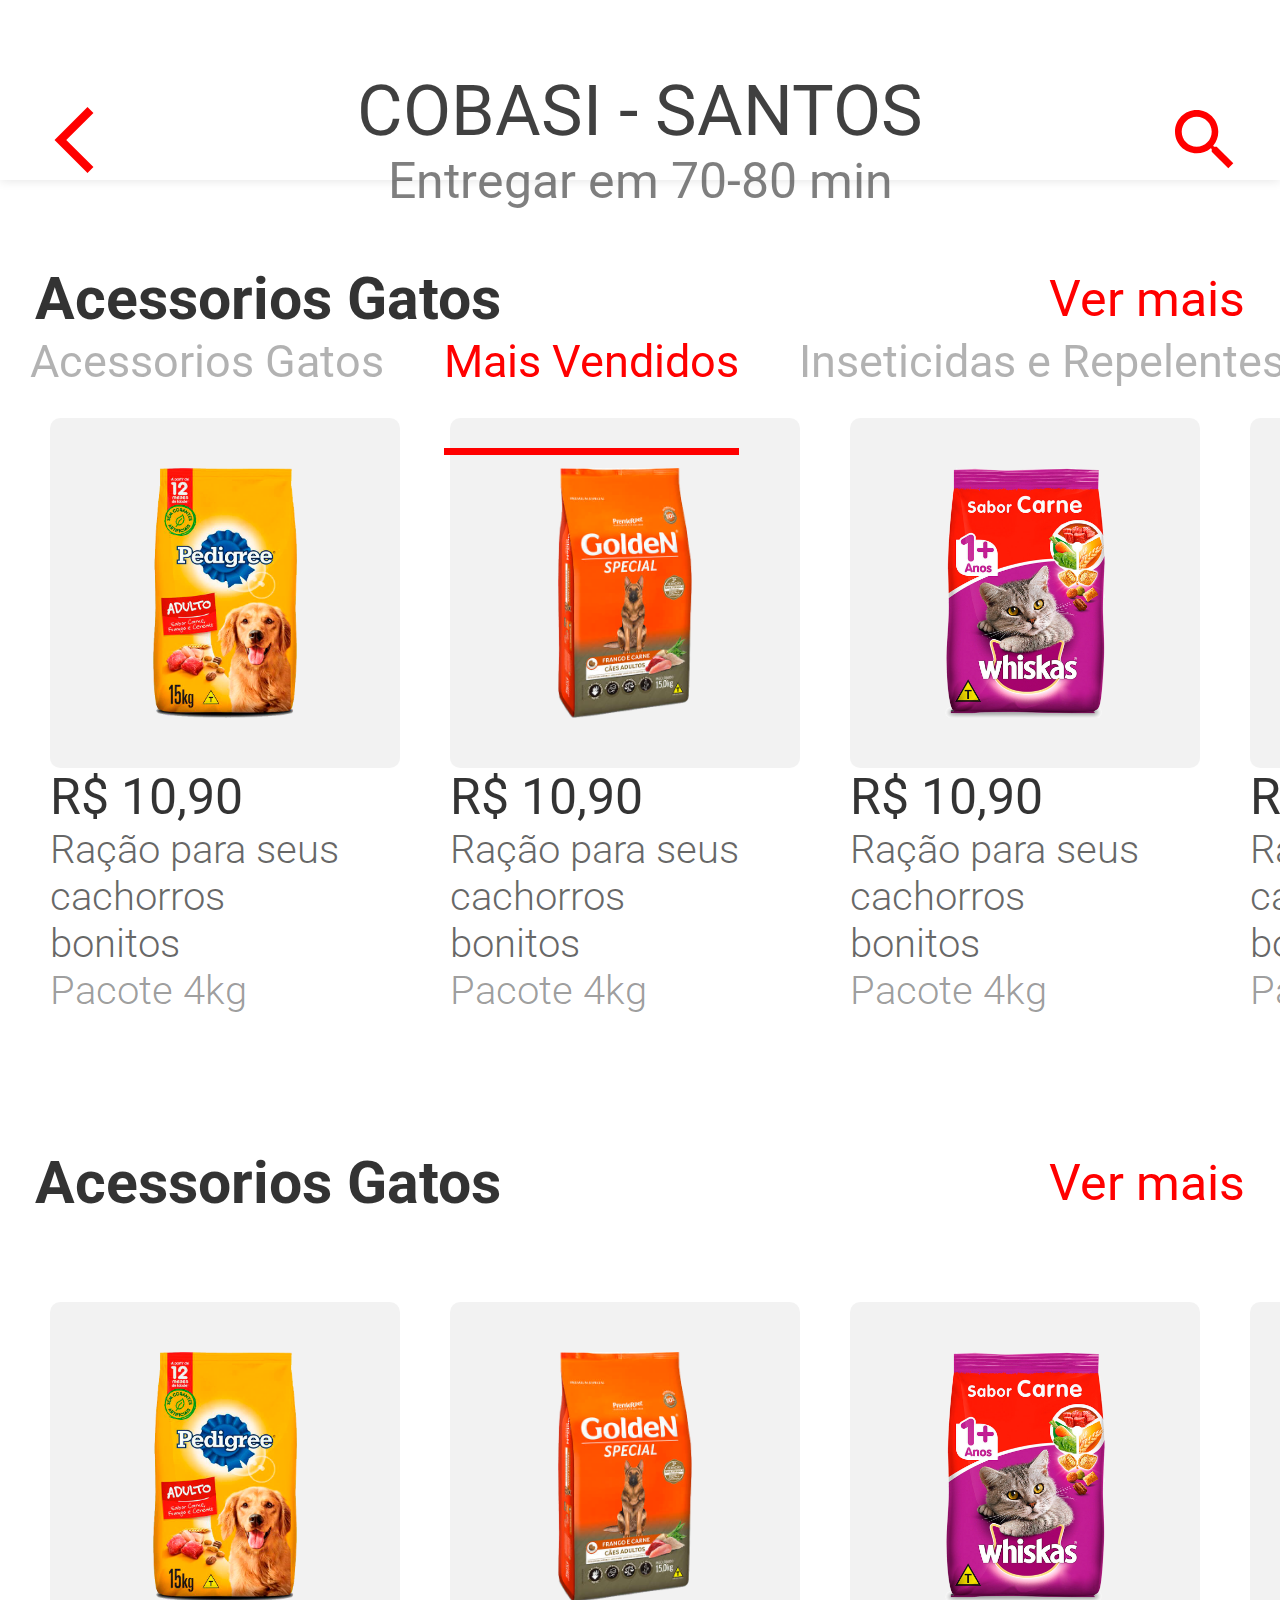
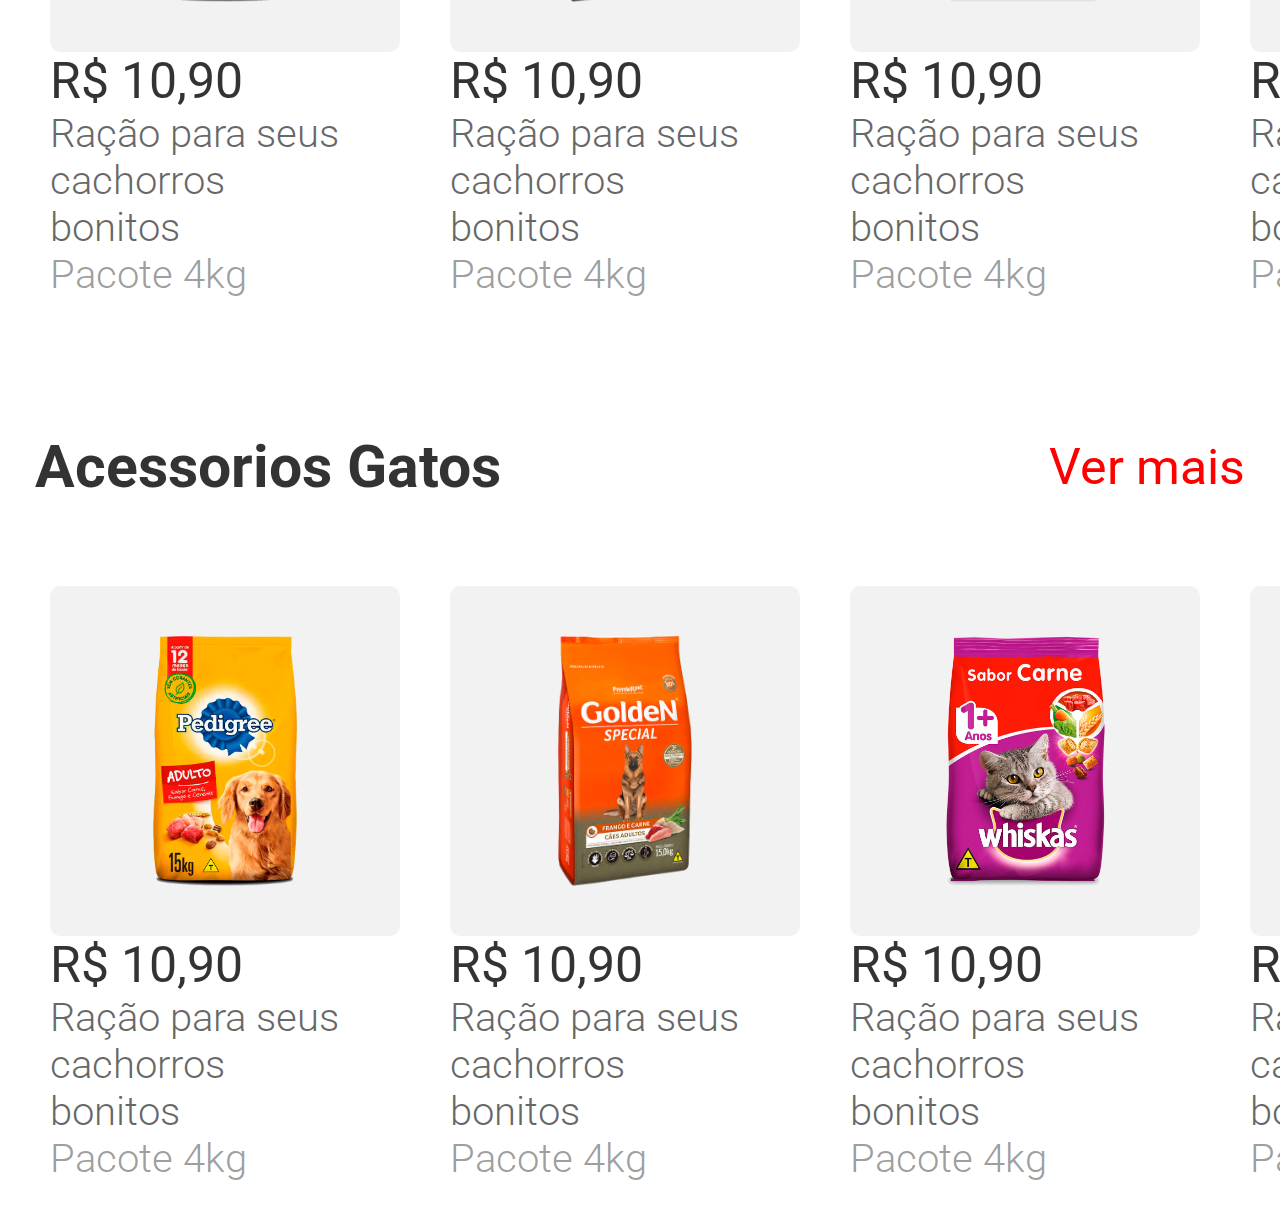
==== Desc-produto/index.html @ 4d38f4b6 "Conclusao parcial tela mais vendidos" ====
<!DOCTYPE html>
<html lang="en">

<head>
  <meta charset="UTF-8">
  <meta http-equiv="X-UA-Compatible" content="IE=edge">
  <!-- <meta name="viewport" content="width=device-width, initial-scale=1.0"> -->
  <link rel="preconnect" href="https://fonts.googleapis.com">
  <link rel="preconnect" href="https://fonts.gstatic.com" crossorigin>
  <link href="https://fonts.googleapis.com/css2?family=Roboto:wght@300;500&display=swap" rel="stylesheet">
  <link href="https://fonts.googleapis.com/css?family=Material+Icons|Material+Icons+Outlined" rel="stylesheet">
  <link rel="stylesheet" href="style.css">
  <title>Descrição do produto - Mais vendidos</title>
</head>

<body>
  <header>
    <nav>
      <div class="nav-info">
        <span class="material-icons-outlined nav-icon">
          arrow_back_ios
        </span>
        <div class="seller-info ">
          <p class="seller-info-title">COBASI - SANTOS</p>
          <p class="seller-info-body">Entregar em 70-80 min</p>
        </div>
        <span class="material-icons-outlined nav-icon">
          search
        </span>
      </div>
      <div class="slide-bar">
        <p class="slide-bar-item">Acessorios Gatos</p>
        <p class="slide-bar-item active">Mais Vendidos</p>
        <p class="slide-bar-item">Inseticidas e Repelentes</p>
      </div>
    </nav>
  </header>

  <main>
    <div class="category">
      <div class="category-header">
        <h3>Acessorios Gatos</h3>
        <a href="#">Ver mais</a>
      </div>

      <div class="category-slider">
        <div class="category-item">
          <div class="category-img-container">
            <img src="media/racao1.png" alt="">
          </div>
          <p class="price">R$ 10,90</p>
          <p class="item-description">Ração para seus cachorros bonitos</p>
          <p class="item-information">Pacote 4kg</p>
        </div>

        <div class="category-item">
          <div class="category-img-container">
            <img src="media/racao2.png" alt="">
          </div>
          <p class="price">R$ 10,90</p>
          <p class="item-description">Ração para seus cachorros bonitos</p>
          <p class="item-information">Pacote 4kg</p>
        </div>

        <div class="category-item">
          <div class="category-img-container">
            <img src="media/racao3.png" alt="">
          </div>
          <p class="price">R$ 10,90</p>
          <p class="item-description">Ração para seus cachorros bonitos</p>
          <p class="item-information">Pacote 4kg</p>
        </div>

        <div class="category-item">
          <div class="category-img-container">
            <img src="media/racao4.png" alt="">
          </div>
          <p class="price">R$ 10,90</p>
          <p class="item-description">Ração para seus cachorros bonitos</p>
          <p class="item-information">Pacote 4kg</p>
        </div>
      </div>
    </div>

    <div class="category">
      <div class="category-header">
        <h3>Acessorios Gatos</h3>
        <a href="#">Ver mais</a>
      </div>

      <div class="category-slider">
        <div class="category-item">
          <div class="category-img-container">
            <img src="media/racao1.png" alt="">
          </div>
          <p class="price">R$ 10,90</p>
          <p class="item-description">Ração para seus cachorros bonitos</p>
          <p class="item-information">Pacote 4kg</p>
        </div>

        <div class="category-item">
          <div class="category-img-container">
            <img src="media/racao2.png" alt="">
          </div>
          <p class="price">R$ 10,90</p>
          <p class="item-description">Ração para seus cachorros bonitos</p>
          <p class="item-information">Pacote 4kg</p>
        </div>

        <div class="category-item">
          <div class="category-img-container">
            <img src="media/racao3.png" alt="">
          </div>
          <p class="price">R$ 10,90</p>
          <p class="item-description">Ração para seus cachorros bonitos</p>
          <p class="item-information">Pacote 4kg</p>
        </div>

        <div class="category-item">
          <div class="category-img-container">
            <img src="media/racao4.png" alt="">
          </div>
          <p class="price">R$ 10,90</p>
          <p class="item-description">Ração para seus cachorros bonitos</p>
          <p class="item-information">Pacote 4kg</p>
        </div>
      </div>
    </div>

    <div class="category">
      <div class="category-header">
        <h3>Acessorios Gatos</h3>
        <a href="#">Ver mais</a>
      </div>

      <div class="category-slider">
        <div class="category-item">
          <div class="category-img-container">
            <img src="media/racao1.png" alt="">
          </div>
          <p class="price">R$ 10,90</p>
          <p class="item-description">Ração para seus cachorros bonitos</p>
          <p class="item-information">Pacote 4kg</p>
        </div>

        <div class="category-item">
          <div class="category-img-container">
            <img src="media/racao2.png" alt="">
          </div>
          <p class="price">R$ 10,90</p>
          <p class="item-description">Ração para seus cachorros bonitos</p>
          <p class="item-information">Pacote 4kg</p>
        </div>

        <div class="category-item">
          <div class="category-img-container">
            <img src="media/racao3.png" alt="">
          </div>
          <p class="price">R$ 10,90</p>
          <p class="item-description">Ração para seus cachorros bonitos</p>
          <p class="item-information">Pacote 4kg</p>
        </div>

        <div class="category-item">
          <div class="category-img-container">
            <img src="media/racao4.png" alt="">
          </div>
          <p class="price">R$ 10,90</p>
          <p class="item-description">Ração para seus cachorros bonitos</p>
          <p class="item-information">Pacote 4kg</p>
        </div>
      </div>
    </div>
  </main>
</body>

</html>
---- Desc-produto/style.css ----
* {
  padding: 0;
  margin: 0;
  box-sizing: border-box;
}

body {
  font-size: 50px;
  font-family: 'Roboto', sans-serif;
}

header {
  width: 100%;
  position: fixed;
  background-color: #fff;
  /* background-color: bisque; */
  top: 0;
}

nav {
  width: 100%;
  box-shadow: 0 1px 10px rgba(0, 0, 0, 0.1);
  height: 20vh;
}

nav .nav-info {
  display: flex;
  align-items: center;
  justify-content: space-between;
  margin-bottom: 90px;
  padding: 70px 35px 35px 35px;
}

nav .nav-icon {
  font-size: 80px;
  color: red;
}

header .seller-info {
  display: flex;
  flex-direction: column;
  align-items: center;
  justify-content: center;
}

header .seller-info-title {
  font-size: 70px;
  color: rgba(0, 0, 0, 0.75);
}

header .seller-info-body {
  color: rgba(0, 0, 0, 0.5);
}

.slide-bar {
  overflow: auto;
  white-space: nowrap;
  display: flex;
}

.slide-bar-item {
  height: 120px;
  margin: 0 30px;
  font-size: 45px;
  color: rgba(0, 0, 0, 0.3);
}

.slide-bar .active{
  color: red;
  border-bottom: 7px solid red;
}

.slide-bar::-webkit-scrollbar {
  width: 0;
}

main {
  height: 80vh;
  width: 100%;
  margin-top: 20vh;
  display: flex;
  flex-direction: column;
  /* background-color: aquamarine; */
}

main .category {
  width: 100%;
  display: flex;
  align-items: center;
  flex-direction: column;
  margin-top: 50px;
}

main .category .category-header {
  width: 100%;
  display: flex;
  justify-content: space-between;
  padding: 35px;
  align-items: center;
  color: rgba(0, 0, 0, 0.80)
}

main .category .category-header a {
  text-decoration: none;
  color: red;
}

main .category .category-slider {
  justify-content: space-between;
  overflow: auto;
  width: 100%;
  display: flex;
}

main .category .category-slider::-webkit-scrollbar {
  width: 0;
} 

main .category .category-item {
  width: 300px;
  margin: 50px;
}

main .category .category-slider .category-img-container {
  height: 350px;
  width: 350px;
  background-color: rgba(0, 0, 0, 0.05);
  border-radius: 10px;
  display: flex;
  justify-content: center;
  align-items: center;
}

main .category .category-slider .category-img-container img {
  height: 250px;
}

main .category .category-slider .category-item .price {
  font-size: 50px;  
  color: rgba(0, 0, 0, 0.8);
}

main .category .category-slider .category-item .item-description {
  font-size: 40px;
  font-weight: 300;
  color: rgba(0, 0, 0, 0.6);
}

main .category .category-slider .category-item .item-information {
  font-size: 40px;
  font-weight: 300;
  color: rgba(0, 0, 0, 0.4);
}


/* main .category .categories-slider .teste img {
  width: 100%;
} */
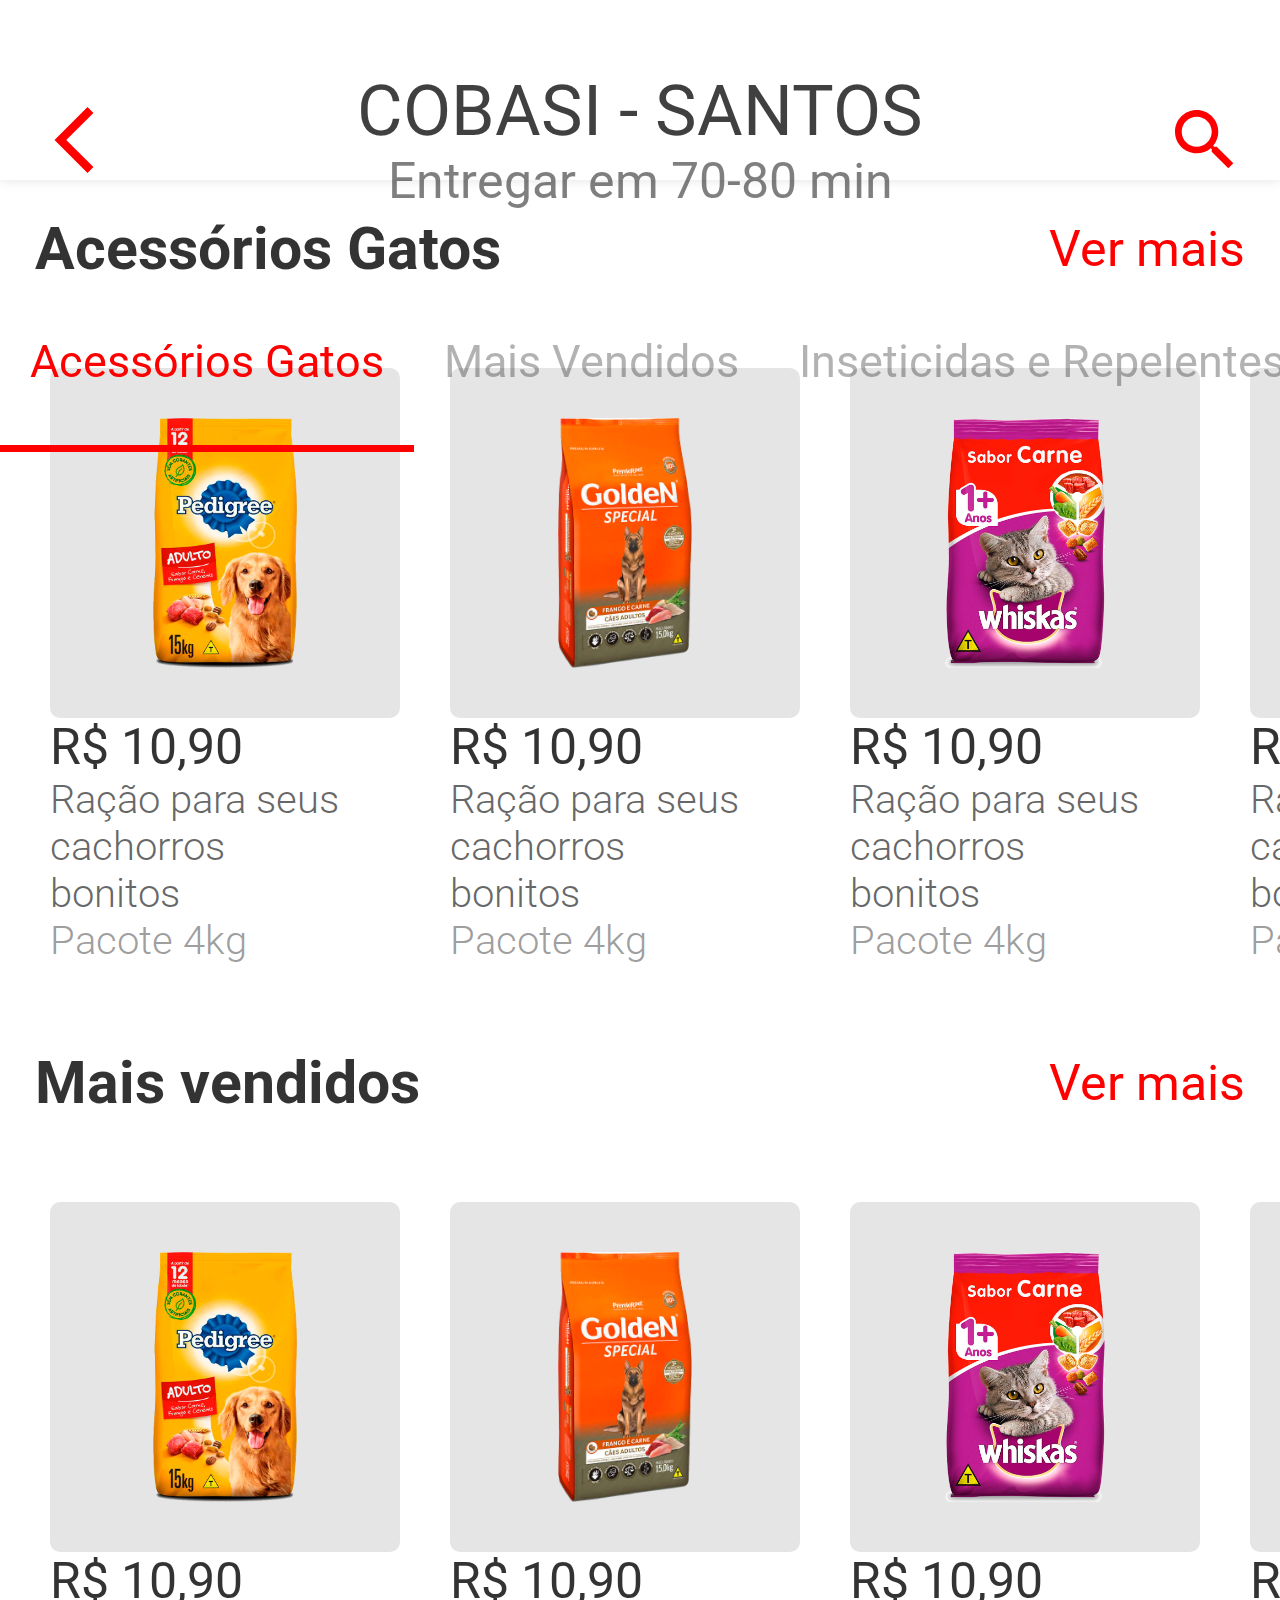
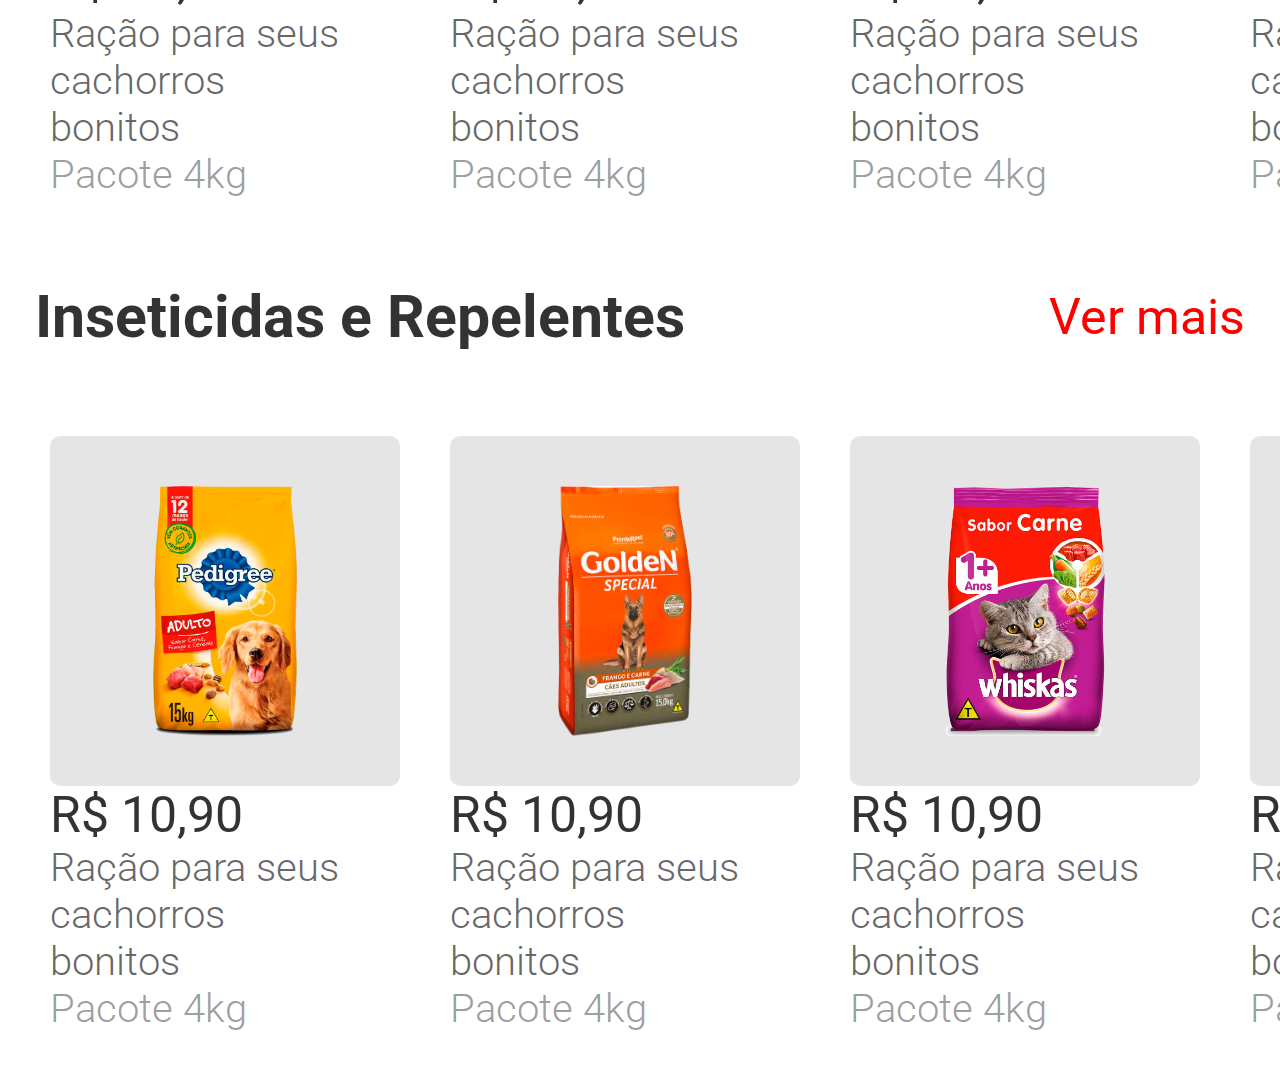
==== commit 37aab0ca: "Criacao de ancoras tela mais vendidos" ====
--- a/Desc-produto/index.html
+++ b/Desc-produto/index.html
@@ -29,17 +29,86 @@
         </span>
       </div>
       <div class="slide-bar">
-        <p class="slide-bar-item">Acessorios Gatos</p>
-        <p class="slide-bar-item active">Mais Vendidos</p>
-        <p class="slide-bar-item">Inseticidas e Repelentes</p>
+        <a href="#acessorios-gatos" class="active">
+          <p class="slide-bar-item">Acessórios Gatos</p>
+        </a>
+        <a href="#mais-vendidos">
+          <p class="slide-bar-item">Mais Vendidos</p>
+        </a>
+        <a href="#inseticidas-e-repelentes">
+          <p class="slide-bar-item">Inseticidas e Repelentes</p>
+        </a>
       </div>
     </nav>
   </header>
 
   <main>
-    <div class="category">
+
+    <!-- <div class="category" id="acessorios-gatos">
+      <h1>TESTE 1</h1>
+      Lorem ipsum dolor sit amet, consectetur adipiscing elit. Etiam eget velit pellentesque odio egestas consequat.
+      Vivamus molestie faucibus sodales. Ut eu purus tortor. Duis dapibus lacus viverra, vestibulum metus in, mollis
+      neque. Duis non nisl venenatis, iaculis tellus a, pharetra diam. Fusce imperdiet iaculis ante sed tristique. Ut
+      eget gravida mauris, in faucibus justo. Aliquam porta ullamcorper dui, vitae commodo dolor commodo sed. Curabitur
+      ornare dapibus dignissim.<br /><br />Fusce fringilla non odio ut eleifend. Quisque sit amet lacus erat. Cras
+      posuere, est id congue posuere, sem neque commodo nisi, a semper nulla arcu sit amet nisi. Mauris bibendum libero
+      libero, at egestas elit iaculis nec. In et sollicitudin leo. Pellentesque congue, turpis sed euismod lacinia, mi
+      quam pellentesque risus, at mollis eros est vitae augue. Phasellus sollicitudin dui eget leo varius, sed porta
+      quam bibendum. Morbi pellentesque eros vitae erat elementum vulputate.<br /><br />Donec ac lobortis quam, sed
+      blandit nisl. Vestibulum non pellentesque mi. Pellentesque in velit pretium, blandit velit vel, tincidunt nulla.
+      Duis id sem id purus pellentesque posuere. In hendrerit id neque sit amet volutpat. Donec augue nisl, pharetra in
+      bibendum nec, molestie sit amet nibh. Mauris vehicula diam quis felis lacinia aliquet. Donec at interdum neque,
+      sed luctus turpis. Nulla congue lacus in arcu vulputate ultricies. Phasellus fermentum consequat risus, id
+      tincidunt sapien sollicitudin quis. Donec vitae eros mollis turpis pretium hendrerit. Nullam pellentesque
+      convallis lectus, eu suscipit lectus vehicula vel. Vivamus tortor dolor, lacinia in faucibus ut, dictum id ipsum.
+      Sed rhoncus leo nec purus mollis posuere.
+    </div>
+
+    <div class="category" id="mais-vendidos">
+      <h1>TESTE 2</h1>
+      Lorem ipsum dolor sit amet, consectetur adipiscing elit. Etiam eget velit pellentesque odio egestas consequat.
+      Vivamus molestie faucibus sodales. Ut eu purus tortor. Duis dapibus lacus viverra, vestibulum metus in, mollis
+      neque. Duis non nisl venenatis, iaculis tellus a, pharetra diam. Fusce imperdiet iaculis ante sed tristique. Ut
+      eget gravida mauris, in faucibus justo. Aliquam porta ullamcorper dui, vitae commodo dolor commodo sed. Curabitur
+      ornare dapibus dignissim.<br /><br />Vestibulum non pellentesque mi. Pellentesque in velit pretium, blandit velit
+      vel, tincidunt nulla.
+      Duis id sem id purus pellentesque posuere. In hendrerit id neque sit amet volutpat. Donec augue nisl, pharetra in
+      bibendum nec, molestie sit amet nibh. Mauris vehicula diam quis felis lacinia aliquet. Donec at interdum neque,
+      sed luctus turpis. Nulla congue lacus in arcu vulputate ultricies. Phasellus fermentum consequat risus, id
+      tincidunt sapien sollicitudin quis. Donec vitae eros mollis turpis pretium hendrerit. Nullam pellentesque
+      convallis lectus, eu suscipit lectus vehicula vel. Vivamus tortor dolor, lacinia in faucibus ut, dictum id ipsum.
+      Sed rhoncus leo nec purus mollis posuere. Fusce fringilla non odio ut eleifend. Quisque sit amet lacus erat. Cras
+      posuere, est id congue posuere, sem neque commodo nisi, a semper nulla arcu sit amet nisi. Mauris bibendum libero
+      libero, at egestas elit iaculis nec. In et sollicitudin leo. Pellentesque congue, turpis sed euismod lacinia, mi
+      quam pellentesque risus, at mollis eros est vitae augue. Phasellus sollicitudin dui eget leo varius, sed porta
+      quam bibendum. Morbi pellentesque eros vitae erat elementum vulputate.<br /><br />Donec ac lobortis quam, sed
+      blandit nisl.
+    </div>
+
+    <div class="category" id="inseticidas-e-repelentes">
+      <h1>TESTE 3</h1>
+      Lorem ipsum dolor sit amet, consectetur adipiscing elit. Etiam eget velit pellentesque odio egestas consequat.
+      Vivamus molestie faucibus sodales. Ut eu purus tortor. Duis dapibus lacus viverra, vestibulum metus in, mollis
+      neque. Duis non nisl venenatis, iaculis tellus a, pharetra diam. Fusce imperdiet iaculis ante sed tristique. Ut
+      eget gravida mauris, in faucibus justo. Aliquam porta ullamcorper dui, vitae commodo dolor commodo sed. Curabitur
+      ornare dapibus dignissim.<br /><br />Fusce fringilla non odio ut eleifend. Quisque sit amet lacus erat. Cras
+      posuere, est id congue posuere, sem neque commodo nisi, a semper nulla arcu sit amet nisi. Mauris bibendum libero
+      libero, at egestas elit iaculis nec. In et sollicitudin leo. Pellentesque congue, turpis sed euismod lacinia, mi
+      quam pellentesque risus, at mollis eros est vitae augue. Phasellus sollicitudin dui eget leo varius, sed porta
+      quam bibendum. Morbi pellentesque eros vitae erat elementum vulputate.<br /><br />Donec ac lobortis quam, sed
+      blandit nisl. Vestibulum non pellentesque mi. Pellentesque in velit pretium, blandit velit vel, tincidunt nulla.
+      Duis id sem id purus pellentesque posuere. In hendrerit id neque sit amet volutpat. Donec augue nisl, pharetra in
+      bibendum nec, molestie sit amet nibh. Mauris vehicula diam quis felis lacinia aliquet. Donec at interdum neque,
+      sed luctus turpis. Nulla congue lacus in arcu vulputate ultricies. Phasellus fermentum consequat risus, id
+      tincidunt sapien sollicitudin quis. Donec vitae eros mollis turpis pretium hendrerit. Nullam pellentesque
+      convallis lectus, eu suscipit lectus vehicula vel. Vivamus tortor dolor, lacinia in faucibus ut, dictum id ipsum.
+      Sed rhoncus leo nec purus mollis posuere.
+    </div> -->
+
+
+    <div class="category" id="acessorios-gatos">
       <div class="category-header">
-        <h3>Acessorios Gatos</h3>
+        <h3>Acessórios Gatos</h3>
         <a href="#">Ver mais</a>
       </div>
 
@@ -82,9 +151,9 @@
       </div>
     </div>
 
-    <div class="category">
+    <div class="category" id="mais-vendidos">
       <div class="category-header">
-        <h3>Acessorios Gatos</h3>
+        <h3>Mais vendidos</h3>
         <a href="#">Ver mais</a>
       </div>
 
@@ -127,9 +196,9 @@
       </div>
     </div>
 
-    <div class="category">
+    <div class="category" id="inseticidas-e-repelentes">
       <div class="category-header">
-        <h3>Acessorios Gatos</h3>
+        <h3>Inseticidas e Repelentes</h3>
         <a href="#">Ver mais</a>
       </div>
 
@@ -172,6 +241,8 @@
       </div>
     </div>
   </main>
+
+  <script src="script.js"></script>
 </body>
 
 </html>--- a/Desc-produto/style.css
+++ b/Desc-produto/style.css
@@ -12,28 +12,8 @@
 header {
   width: 100%;
   position: fixed;
-  background-color: #fff;
-  /* background-color: bisque; */
-  top: 0;
-}
-
-nav {
-  width: 100%;
-  box-shadow: 0 1px 10px rgba(0, 0, 0, 0.1);
+  background-color: #fff;  
   height: 20vh;
-}
-
-nav .nav-info {
-  display: flex;
-  align-items: center;
-  justify-content: space-between;
-  margin-bottom: 90px;
-  padding: 70px 35px 35px 35px;
-}
-
-nav .nav-icon {
-  font-size: 80px;
-  color: red;
 }
 
 header .seller-info {
@@ -52,43 +32,76 @@
   color: rgba(0, 0, 0, 0.5);
 }
 
-.slide-bar {
+nav {
+  width: 100%;
+  box-shadow: 0 1px 10px rgba(0, 0, 0, 0.1);
+}
+
+nav .nav-info {
+  display: flex;
+  align-items: center;
+  justify-content: space-between;
+  margin-bottom: 90px;
+  padding: 70px 35px 35px 35px;
+}
+
+nav .nav-icon {
+  font-size: 80px;
+  color: red;
+}
+
+nav {
+  height: 100%;
+}
+
+nav .slide-bar {
   overflow: auto;
   white-space: nowrap;
   display: flex;
 }
 
-.slide-bar-item {
-  height: 120px;
+nav .slide-bar .slide-bar-item {
+  height: 110px;
   margin: 0 30px;
   font-size: 45px;
   color: rgba(0, 0, 0, 0.3);
 }
 
-.slide-bar .active{
+nav .slide-bar a {
+  text-decoration: none;
+}
+
+nav .slide-bar .active {
   color: red;
   border-bottom: 7px solid red;
 }
 
-.slide-bar::-webkit-scrollbar {
+nav .slide-bar .active p {
+  color:red
+}
+
+nav .slide-bar::-webkit-scrollbar {
   width: 0;
 }
 
 main {
-  height: 80vh;
+  height: 100%;
   width: 100%;
-  margin-top: 20vh;
-  display: flex;
-  flex-direction: column;
-  /* background-color: aquamarine; */
 }
 
 main .category {
   width: 100%;
-  display: flex;
-  align-items: center;
-  flex-direction: column;
-  margin-top: 50px;
+}
+
+#acessorios-gatos {
+  margin-top: 20vh;
+}
+
+main .category::before {
+  content: "";
+  display: block;
+  height: 20vh;
+  margin: -20vh 0 0;
 }
 
 main .category .category-header {
@@ -124,7 +137,7 @@
 main .category .category-slider .category-img-container {
   height: 350px;
   width: 350px;
-  background-color: rgba(0, 0, 0, 0.05);
+  background-color: rgba(0, 0, 0, 0.10);
   border-radius: 10px;
   display: flex;
   justify-content: center;
@@ -151,8 +164,3 @@
   font-weight: 300;
   color: rgba(0, 0, 0, 0.4);
 }
-
-
-/* main .category .categories-slider .teste img {
-  width: 100%;
-} */
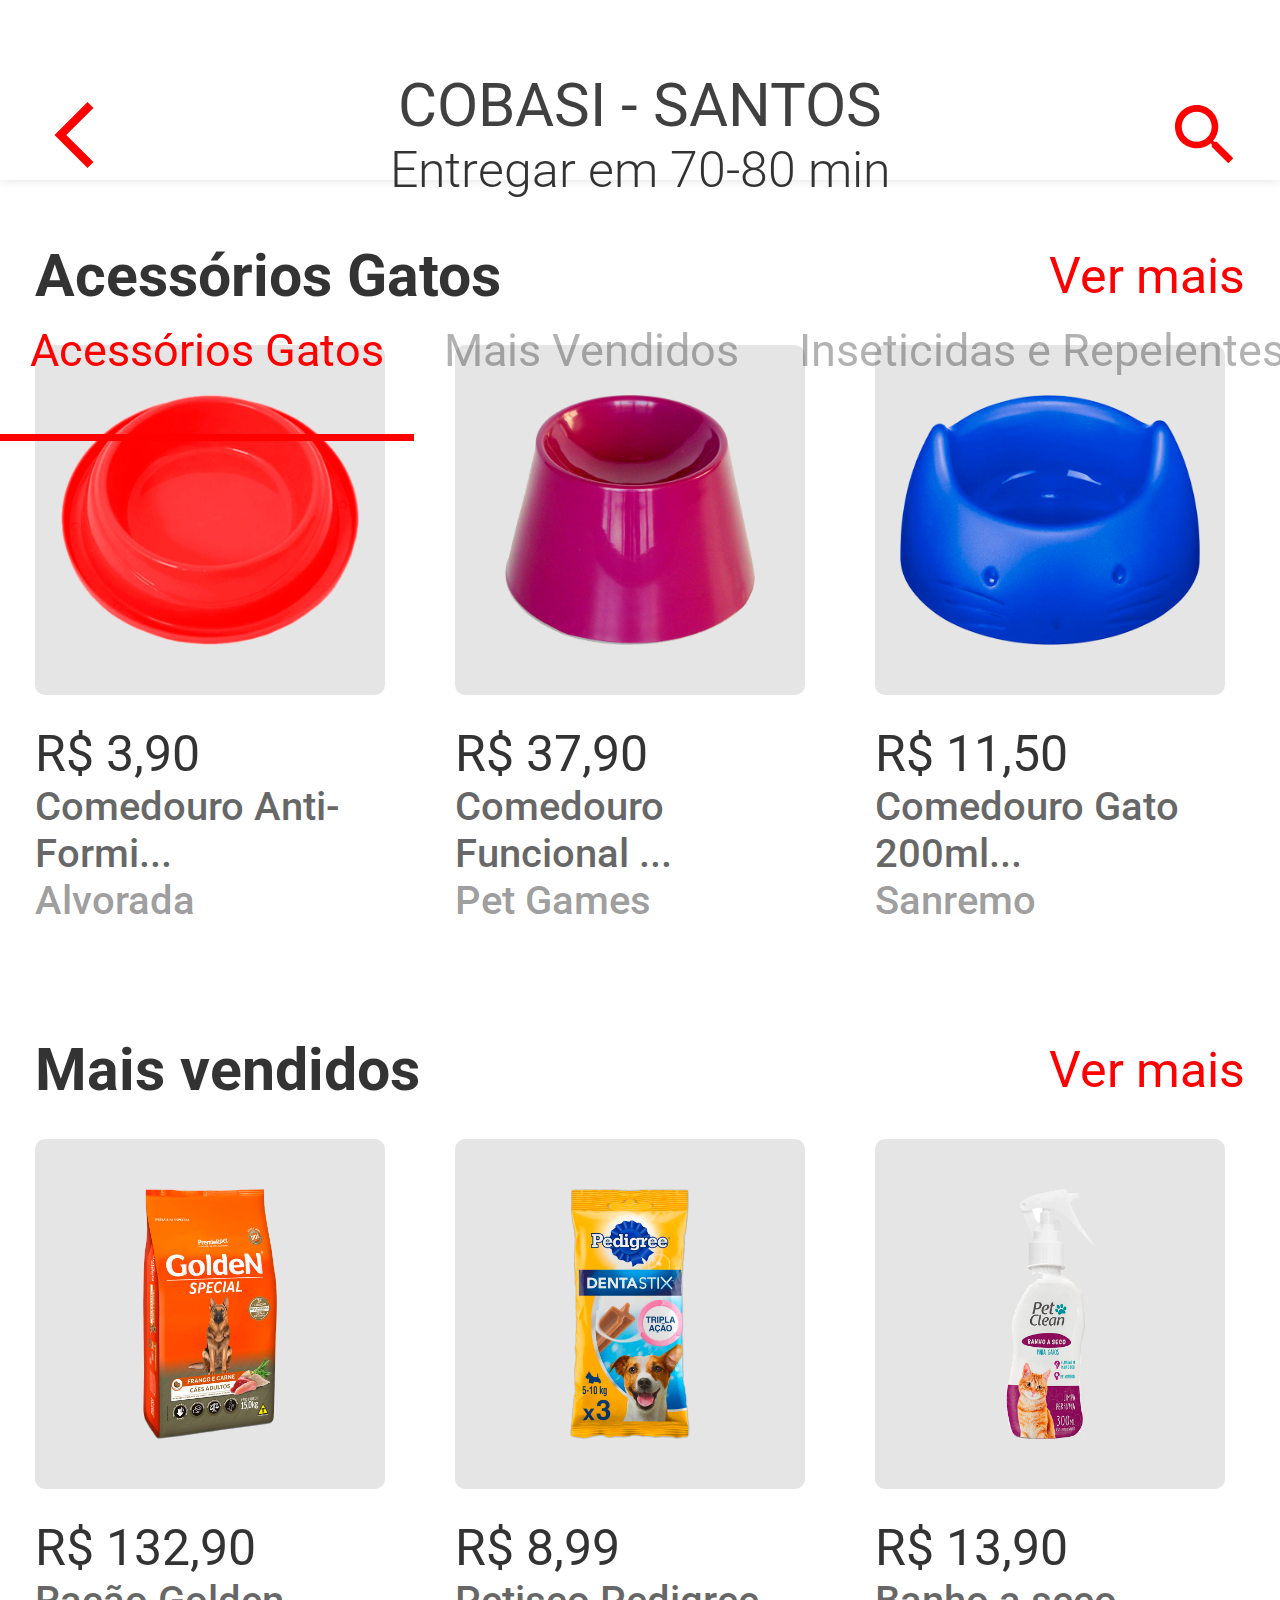
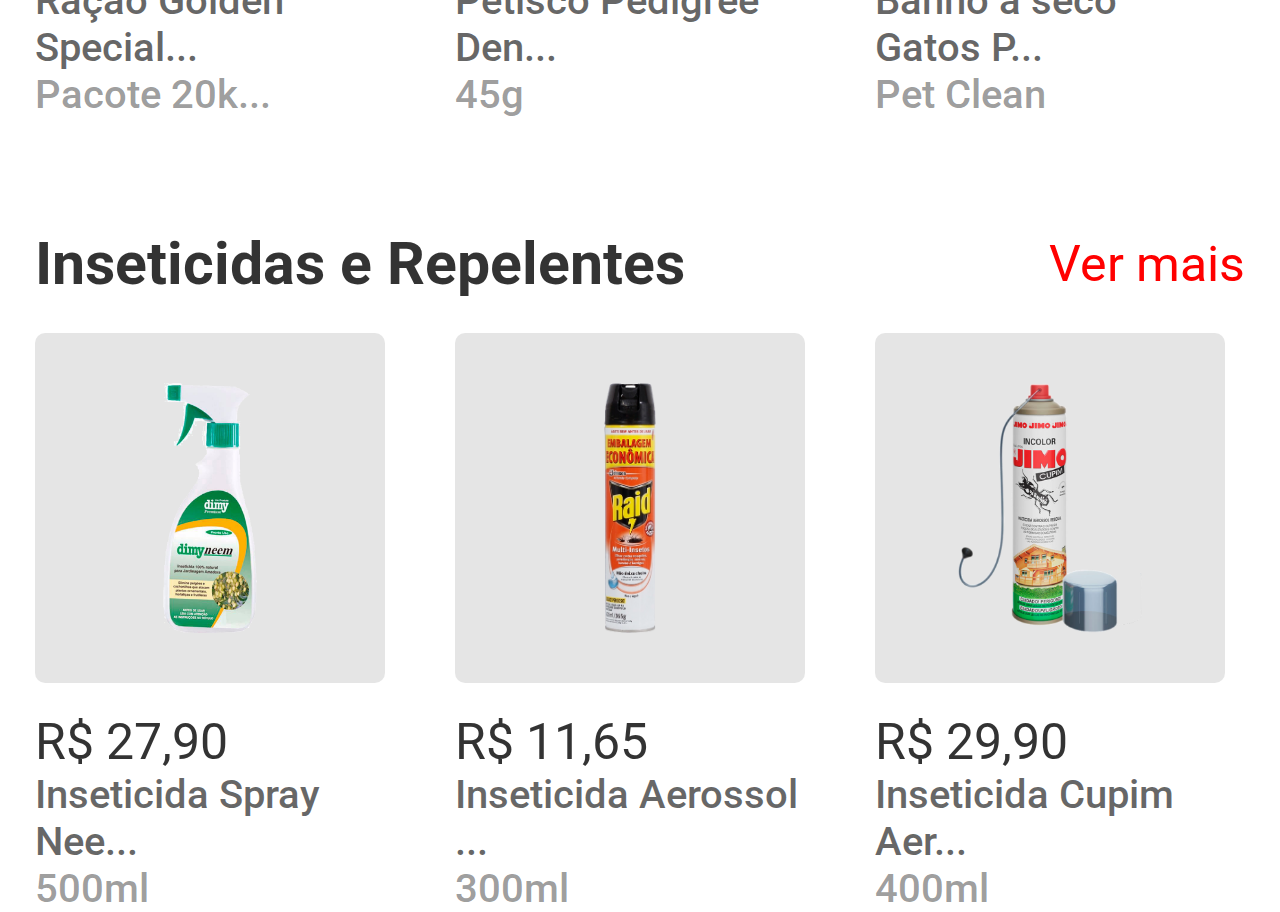
==== commit 9761e588: "Correcoes tela mais vendidos" ====
--- a/Desc-produto/index.html
+++ b/Desc-produto/index.html
@@ -7,7 +7,7 @@
   <!-- <meta name="viewport" content="width=device-width, initial-scale=1.0"> -->
   <link rel="preconnect" href="https://fonts.googleapis.com">
   <link rel="preconnect" href="https://fonts.gstatic.com" crossorigin>
-  <link href="https://fonts.googleapis.com/css2?family=Roboto:wght@300;500&display=swap" rel="stylesheet">
+  <link href="https://fonts.googleapis.com/css2?family=Roboto:wght@300;500;700&display=swap" rel="stylesheet">
   <link href="https://fonts.googleapis.com/css?family=Material+Icons|Material+Icons+Outlined" rel="stylesheet">
   <link rel="stylesheet" href="style.css">
   <title>Descrição do produto - Mais vendidos</title>
@@ -43,69 +43,6 @@
   </header>
 
   <main>
-
-    <!-- <div class="category" id="acessorios-gatos">
-      <h1>TESTE 1</h1>
-      Lorem ipsum dolor sit amet, consectetur adipiscing elit. Etiam eget velit pellentesque odio egestas consequat.
-      Vivamus molestie faucibus sodales. Ut eu purus tortor. Duis dapibus lacus viverra, vestibulum metus in, mollis
-      neque. Duis non nisl venenatis, iaculis tellus a, pharetra diam. Fusce imperdiet iaculis ante sed tristique. Ut
-      eget gravida mauris, in faucibus justo. Aliquam porta ullamcorper dui, vitae commodo dolor commodo sed. Curabitur
-      ornare dapibus dignissim.<br /><br />Fusce fringilla non odio ut eleifend. Quisque sit amet lacus erat. Cras
-      posuere, est id congue posuere, sem neque commodo nisi, a semper nulla arcu sit amet nisi. Mauris bibendum libero
-      libero, at egestas elit iaculis nec. In et sollicitudin leo. Pellentesque congue, turpis sed euismod lacinia, mi
-      quam pellentesque risus, at mollis eros est vitae augue. Phasellus sollicitudin dui eget leo varius, sed porta
-      quam bibendum. Morbi pellentesque eros vitae erat elementum vulputate.<br /><br />Donec ac lobortis quam, sed
-      blandit nisl. Vestibulum non pellentesque mi. Pellentesque in velit pretium, blandit velit vel, tincidunt nulla.
-      Duis id sem id purus pellentesque posuere. In hendrerit id neque sit amet volutpat. Donec augue nisl, pharetra in
-      bibendum nec, molestie sit amet nibh. Mauris vehicula diam quis felis lacinia aliquet. Donec at interdum neque,
-      sed luctus turpis. Nulla congue lacus in arcu vulputate ultricies. Phasellus fermentum consequat risus, id
-      tincidunt sapien sollicitudin quis. Donec vitae eros mollis turpis pretium hendrerit. Nullam pellentesque
-      convallis lectus, eu suscipit lectus vehicula vel. Vivamus tortor dolor, lacinia in faucibus ut, dictum id ipsum.
-      Sed rhoncus leo nec purus mollis posuere.
-    </div>
-
-    <div class="category" id="mais-vendidos">
-      <h1>TESTE 2</h1>
-      Lorem ipsum dolor sit amet, consectetur adipiscing elit. Etiam eget velit pellentesque odio egestas consequat.
-      Vivamus molestie faucibus sodales. Ut eu purus tortor. Duis dapibus lacus viverra, vestibulum metus in, mollis
-      neque. Duis non nisl venenatis, iaculis tellus a, pharetra diam. Fusce imperdiet iaculis ante sed tristique. Ut
-      eget gravida mauris, in faucibus justo. Aliquam porta ullamcorper dui, vitae commodo dolor commodo sed. Curabitur
-      ornare dapibus dignissim.<br /><br />Vestibulum non pellentesque mi. Pellentesque in velit pretium, blandit velit
-      vel, tincidunt nulla.
-      Duis id sem id purus pellentesque posuere. In hendrerit id neque sit amet volutpat. Donec augue nisl, pharetra in
-      bibendum nec, molestie sit amet nibh. Mauris vehicula diam quis felis lacinia aliquet. Donec at interdum neque,
-      sed luctus turpis. Nulla congue lacus in arcu vulputate ultricies. Phasellus fermentum consequat risus, id
-      tincidunt sapien sollicitudin quis. Donec vitae eros mollis turpis pretium hendrerit. Nullam pellentesque
-      convallis lectus, eu suscipit lectus vehicula vel. Vivamus tortor dolor, lacinia in faucibus ut, dictum id ipsum.
-      Sed rhoncus leo nec purus mollis posuere. Fusce fringilla non odio ut eleifend. Quisque sit amet lacus erat. Cras
-      posuere, est id congue posuere, sem neque commodo nisi, a semper nulla arcu sit amet nisi. Mauris bibendum libero
-      libero, at egestas elit iaculis nec. In et sollicitudin leo. Pellentesque congue, turpis sed euismod lacinia, mi
-      quam pellentesque risus, at mollis eros est vitae augue. Phasellus sollicitudin dui eget leo varius, sed porta
-      quam bibendum. Morbi pellentesque eros vitae erat elementum vulputate.<br /><br />Donec ac lobortis quam, sed
-      blandit nisl.
-    </div>
-
-    <div class="category" id="inseticidas-e-repelentes">
-      <h1>TESTE 3</h1>
-      Lorem ipsum dolor sit amet, consectetur adipiscing elit. Etiam eget velit pellentesque odio egestas consequat.
-      Vivamus molestie faucibus sodales. Ut eu purus tortor. Duis dapibus lacus viverra, vestibulum metus in, mollis
-      neque. Duis non nisl venenatis, iaculis tellus a, pharetra diam. Fusce imperdiet iaculis ante sed tristique. Ut
-      eget gravida mauris, in faucibus justo. Aliquam porta ullamcorper dui, vitae commodo dolor commodo sed. Curabitur
-      ornare dapibus dignissim.<br /><br />Fusce fringilla non odio ut eleifend. Quisque sit amet lacus erat. Cras
-      posuere, est id congue posuere, sem neque commodo nisi, a semper nulla arcu sit amet nisi. Mauris bibendum libero
-      libero, at egestas elit iaculis nec. In et sollicitudin leo. Pellentesque congue, turpis sed euismod lacinia, mi
-      quam pellentesque risus, at mollis eros est vitae augue. Phasellus sollicitudin dui eget leo varius, sed porta
-      quam bibendum. Morbi pellentesque eros vitae erat elementum vulputate.<br /><br />Donec ac lobortis quam, sed
-      blandit nisl. Vestibulum non pellentesque mi. Pellentesque in velit pretium, blandit velit vel, tincidunt nulla.
-      Duis id sem id purus pellentesque posuere. In hendrerit id neque sit amet volutpat. Donec augue nisl, pharetra in
-      bibendum nec, molestie sit amet nibh. Mauris vehicula diam quis felis lacinia aliquet. Donec at interdum neque,
-      sed luctus turpis. Nulla congue lacus in arcu vulputate ultricies. Phasellus fermentum consequat risus, id
-      tincidunt sapien sollicitudin quis. Donec vitae eros mollis turpis pretium hendrerit. Nullam pellentesque
-      convallis lectus, eu suscipit lectus vehicula vel. Vivamus tortor dolor, lacinia in faucibus ut, dictum id ipsum.
-      Sed rhoncus leo nec purus mollis posuere.
-    </div> -->
-
-
     <div class="category" id="acessorios-gatos">
       <div class="category-header">
         <h3>Acessórios Gatos</h3>
@@ -115,38 +52,38 @@
       <div class="category-slider">
         <div class="category-item">
           <div class="category-img-container">
-            <img src="media/racao1.png" alt="">
+            <img src="media/acess-gatos1.png" alt="">
           </div>
-          <p class="price">R$ 10,90</p>
-          <p class="item-description">Ração para seus cachorros bonitos</p>
-          <p class="item-information">Pacote 4kg</p>
+          <p class="price">R$ 3,90</p>
+          <p class="item-description">Comedouro Anti-Formiga Gatos Vermelho Alvorada</p>
+          <p class="item-information">Alvorada</p>
         </div>
 
         <div class="category-item">
           <div class="category-img-container">
-            <img src="media/racao2.png" alt="">
+            <img src="media/acess-gatos2.png" alt="">
           </div>
-          <p class="price">R$ 10,90</p>
-          <p class="item-description">Ração para seus cachorros bonitos</p>
-          <p class="item-information">Pacote 4kg</p>
+          <p class="price">R$ 37,90</p>
+          <p class="item-description">Comedouro Funcional Cat Eat Pet Games Roxo</p>
+          <p class="item-information">Pet Games</p>
         </div>
 
         <div class="category-item">
           <div class="category-img-container">
-            <img src="media/racao3.png" alt="">
+            <img src="media/acess-gatos3.png" alt="">
           </div>
-          <p class="price">R$ 10,90</p>
-          <p class="item-description">Ração para seus cachorros bonitos</p>
-          <p class="item-information">Pacote 4kg</p>
+          <p class="price">R$ 11,50</p>
+          <p class="item-description">Comedouro Gato 200ml Azul Sanremo</p>
+          <p class="item-information">Sanremo</p>
         </div>
 
         <div class="category-item">
           <div class="category-img-container">
-            <img src="media/racao4.png" alt="">
+            <img src="media/acess-gatos4.png" alt="">
           </div>
-          <p class="price">R$ 10,90</p>
-          <p class="item-description">Ração para seus cachorros bonitos</p>
-          <p class="item-information">Pacote 4kg</p>
+          <p class="price">R$ 197,90</p>
+          <p class="item-description">Bebedouro Fonte Aqua Flow Azul e Branco Amicus</p>
+          <p class="item-information">Amicus</p>
         </div>
       </div>
     </div>
@@ -160,38 +97,38 @@
       <div class="category-slider">
         <div class="category-item">
           <div class="category-img-container">
-            <img src="media/racao1.png" alt="">
+            <img src="media/mais-vendidos1.png" alt="">
           </div>
-          <p class="price">R$ 10,90</p>
-          <p class="item-description">Ração para seus cachorros bonitos</p>
-          <p class="item-information">Pacote 4kg</p>
+          <p class="price">R$ 132,90</p>
+          <p class="item-description">Ração Golden Special para Cães Adultos Frango e Carne</p>
+          <p class="item-information">Pacote 20kg</p>
         </div>
 
         <div class="category-item">
           <div class="category-img-container">
-            <img src="media/racao2.png" alt="">
+            <img src="media/mais-vendidos2.png" alt="">
           </div>
-          <p class="price">R$ 10,90</p>
-          <p class="item-description">Ração para seus cachorros bonitos</p>
-          <p class="item-information">Pacote 4kg</p>
+          <p class="price">R$ 8,99</p>
+          <p class="item-description">Petisco Pedigree Dentastix Cuidado Oral Para Cães Adultos Raças Pequenas</p>
+          <p class="item-information">45g</p>
         </div>
 
         <div class="category-item">
           <div class="category-img-container">
-            <img src="media/racao3.png" alt="">
+            <img src="media/mais-vendidos3.png" alt="">
           </div>
-          <p class="price">R$ 10,90</p>
-          <p class="item-description">Ração para seus cachorros bonitos</p>
-          <p class="item-information">Pacote 4kg</p>
+          <p class="price">R$ 13,90</p>
+          <p class="item-description">Banho a seco Gatos Pet Clean</p>
+          <p class="item-information">Pet Clean</p>
         </div>
 
         <div class="category-item">
           <div class="category-img-container">
-            <img src="media/racao4.png" alt="">
+            <img src="media/mais-vendidos4.png" alt="">
           </div>
-          <p class="price">R$ 10,90</p>
-          <p class="item-description">Ração para seus cachorros bonitos</p>
-          <p class="item-information">Pacote 4kg</p>
+          <p class="price">R$ 75,20</p>
+          <p class="item-description">Casaco Joaninha</p>
+          <p class="item-information">Emporium Distripet</p>
         </div>
       </div>
     </div>
@@ -205,38 +142,38 @@
       <div class="category-slider">
         <div class="category-item">
           <div class="category-img-container">
-            <img src="media/racao1.png" alt="">
+            <img src="media/inset1.png" alt="">
           </div>
-          <p class="price">R$ 10,90</p>
-          <p class="item-description">Ração para seus cachorros bonitos</p>
-          <p class="item-information">Pacote 4kg</p>
+          <p class="price">R$ 27,90</p>
+          <p class="item-description">Inseticida Spray Neenmax Jardim Insetimax</p>
+          <p class="item-information">500ml</p>
         </div>
 
         <div class="category-item">
           <div class="category-img-container">
-            <img src="media/racao2.png" alt="">
+            <img src="media/inset2.png" alt="">
           </div>
-          <p class="price">R$ 10,90</p>
-          <p class="item-description">Ração para seus cachorros bonitos</p>
-          <p class="item-information">Pacote 4kg</p>
+          <p class="price">R$ 11,65</p>
+          <p class="item-description">Inseticida Aerossol Raid Multi-Insetos Base Água</p>
+          <p class="item-information">300ml</p>
         </div>
 
         <div class="category-item">
           <div class="category-img-container">
-            <img src="media/racao3.png" alt="">
+            <img src="media/inset3.png" alt="">
           </div>
-          <p class="price">R$ 10,90</p>
-          <p class="item-description">Ração para seus cachorros bonitos</p>
-          <p class="item-information">Pacote 4kg</p>
+          <p class="price">R$ 29,90</p>
+          <p class="item-description">Inseticida Cupim Aerosol Jimo</p>
+          <p class="item-information">400ml</p>
         </div>
 
         <div class="category-item">
           <div class="category-img-container">
-            <img src="media/racao4.png" alt="">
+            <img src="media/inset4.png" alt="">
           </div>
-          <p class="price">R$ 10,90</p>
-          <p class="item-description">Ração para seus cachorros bonitos</p>
-          <p class="item-information">Pacote 4kg</p>
+          <p class="price">R$ 13,90</p>
+          <p class="item-description">Inseticida Anti-Inset Aerosol Jimo</p>
+          <p class="item-information">300ml</p>
         </div>
       </div>
     </div>
--- a/Desc-produto/style.css
+++ b/Desc-produto/style.css
@@ -24,12 +24,13 @@
 }
 
 header .seller-info-title {
-  font-size: 70px;
+  font-size: 60px;
   color: rgba(0, 0, 0, 0.75);
 }
 
 header .seller-info-body {
-  color: rgba(0, 0, 0, 0.5);
+  color: rgba(0, 0, 0, 0.8);
+  font-weight: 300;
 }
 
 nav {
@@ -90,7 +91,7 @@
 }
 
 main .category {
-  width: 100%;
+  margin-top: 50px;
 }
 
 #acessorios-gatos {
@@ -100,7 +101,7 @@
 main .category::before {
   content: "";
   display: block;
-  height: 20vh;
+  height: 23vh;
   margin: -20vh 0 0;
 }
 
@@ -120,9 +121,9 @@
 
 main .category .category-slider {
   justify-content: space-between;
-  overflow: auto;
-  width: 100%;
   display: flex;
+  overflow: scroll;
+  /* width: 100%; */
 }
 
 main .category .category-slider::-webkit-scrollbar {
@@ -130,8 +131,8 @@
 } 
 
 main .category .category-item {
-  width: 300px;
-  margin: 50px;
+  width: 350px;
+  margin: 0 35px;
 }
 
 main .category .category-slider .category-img-container {
@@ -142,10 +143,12 @@
   display: flex;
   justify-content: center;
   align-items: center;
+  margin-bottom: 30px;
 }
 
 main .category .category-slider .category-img-container img {
   height: 250px;
+  max-width: 300px;
 }
 
 main .category .category-slider .category-item .price {
@@ -155,12 +158,12 @@
 
 main .category .category-slider .category-item .item-description {
   font-size: 40px;
-  font-weight: 300;
+  font-weight: 500;
   color: rgba(0, 0, 0, 0.6);
 }
 
 main .category .category-slider .category-item .item-information {
   font-size: 40px;
-  font-weight: 300;
+  font-weight: 500;
   color: rgba(0, 0, 0, 0.4);
 }
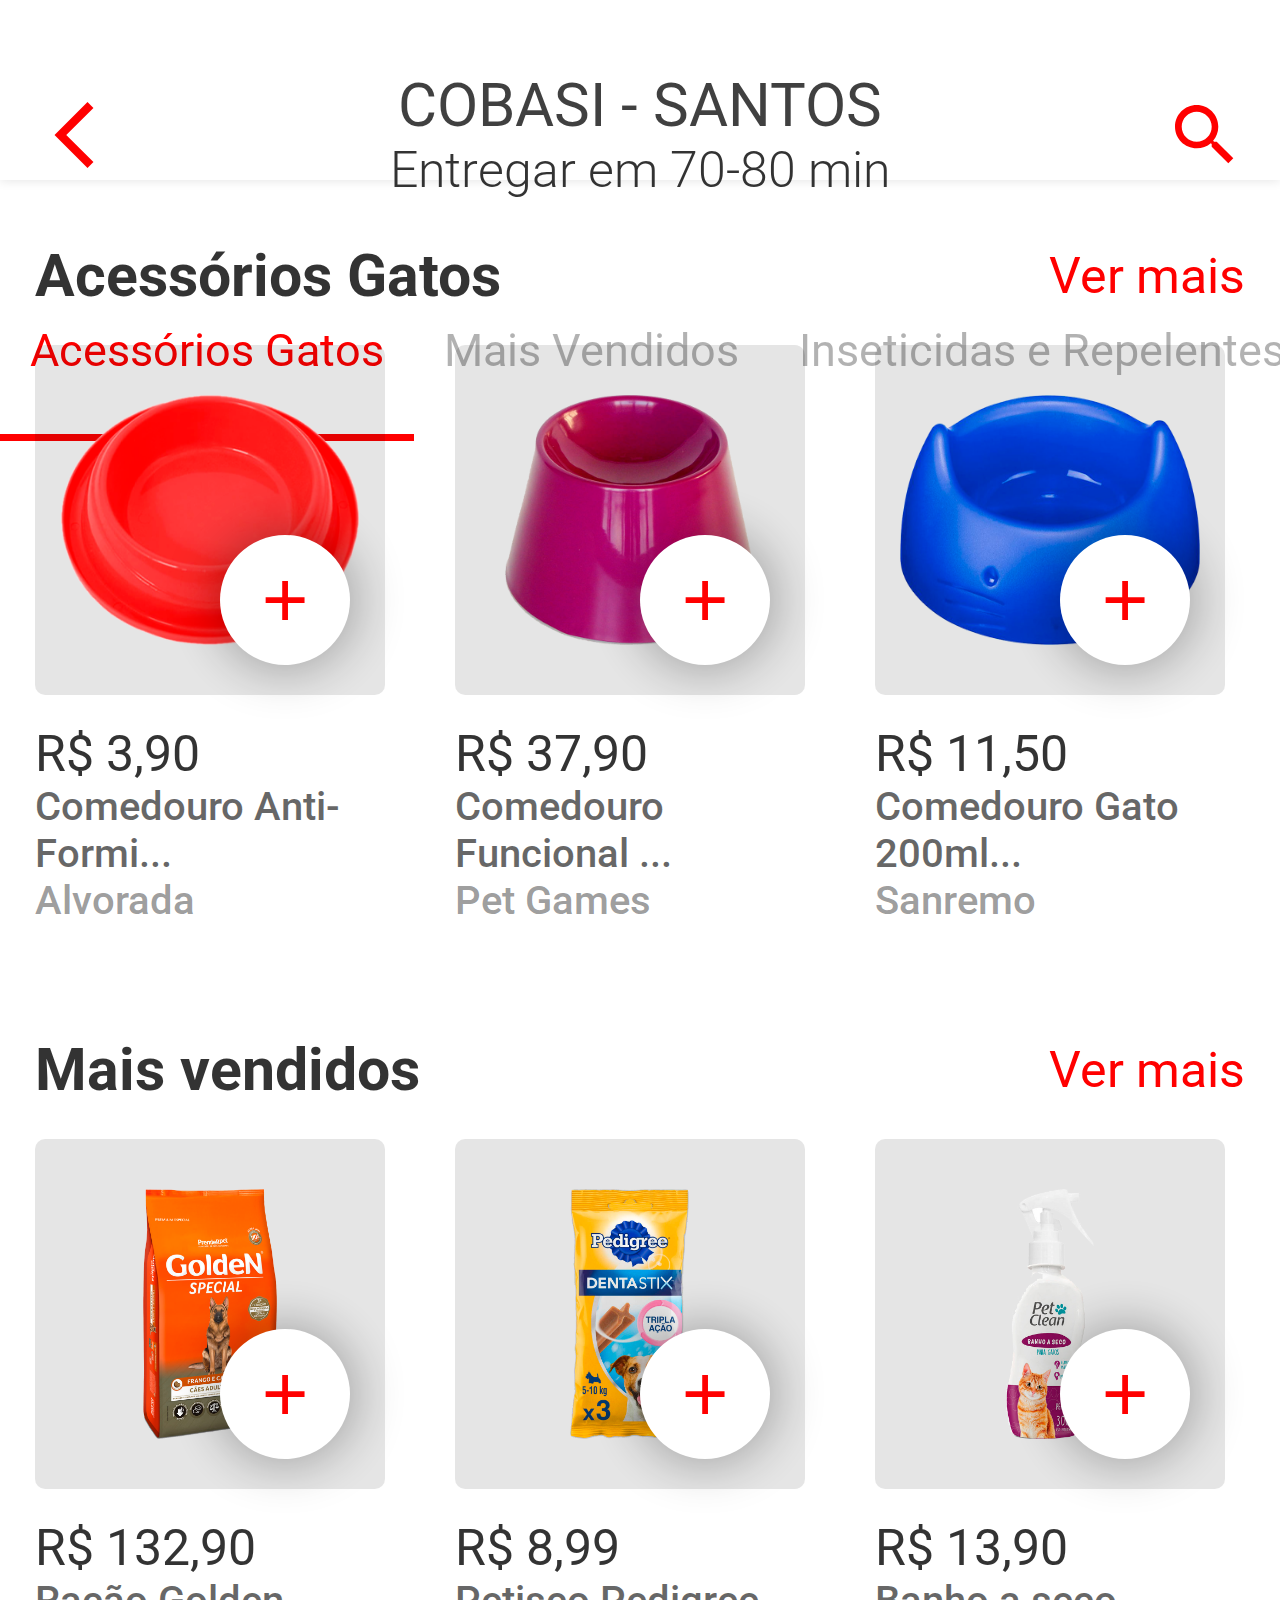
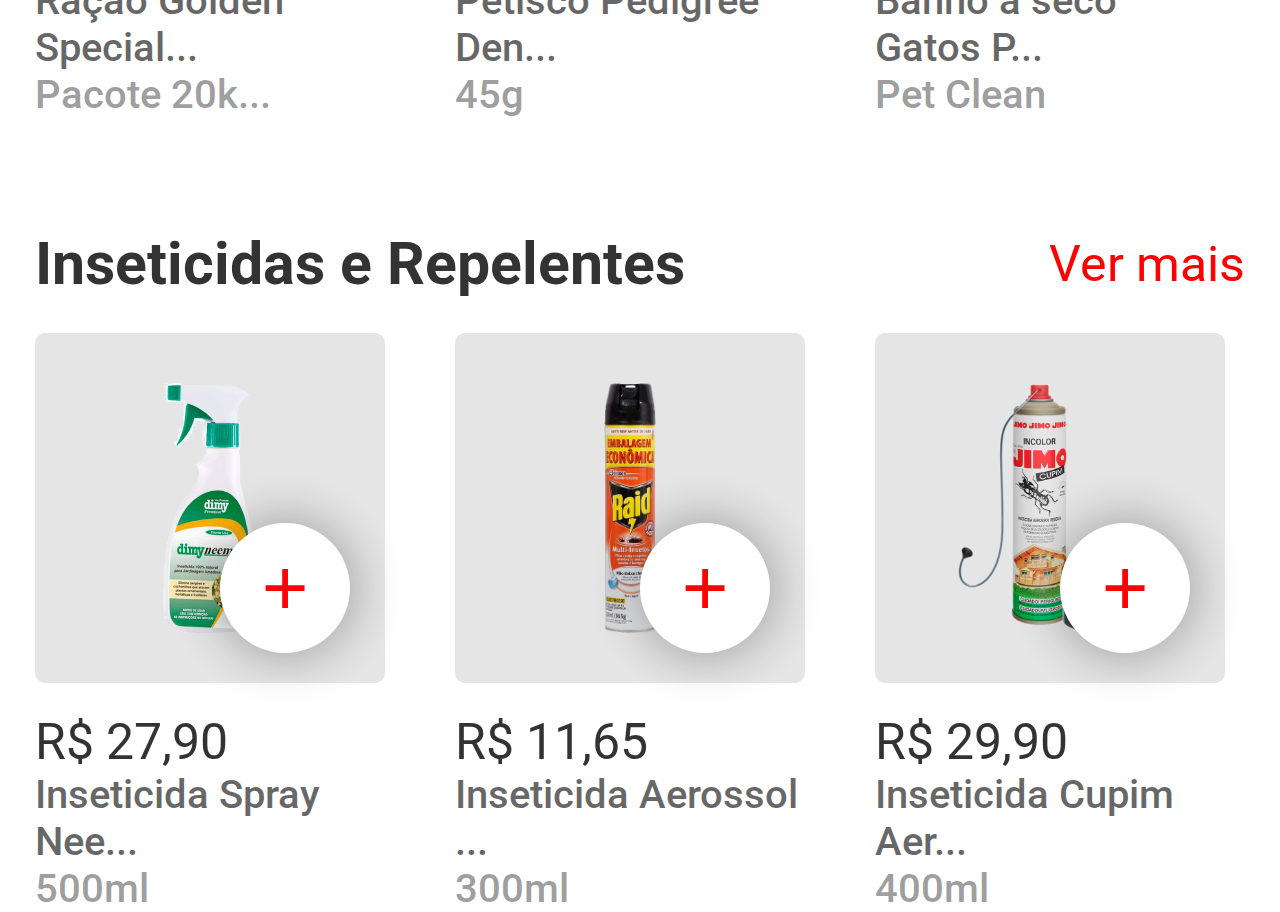
==== commit b02088ad: "Criacao botao adicionar ao carrinho tela mais vendidos" ====
--- a/Desc-produto/index.html
+++ b/Desc-produto/index.html
@@ -53,6 +53,9 @@
         <div class="category-item">
           <div class="category-img-container">
             <img src="media/acess-gatos1.png" alt="">
+            <button class="add-to-cart">
+              +
+            </button>
           </div>
           <p class="price">R$ 3,90</p>
           <p class="item-description">Comedouro Anti-Formiga Gatos Vermelho Alvorada</p>
@@ -62,6 +65,9 @@
         <div class="category-item">
           <div class="category-img-container">
             <img src="media/acess-gatos2.png" alt="">
+            <button class="add-to-cart">
+              +
+            </button>
           </div>
           <p class="price">R$ 37,90</p>
           <p class="item-description">Comedouro Funcional Cat Eat Pet Games Roxo</p>
@@ -71,6 +77,9 @@
         <div class="category-item">
           <div class="category-img-container">
             <img src="media/acess-gatos3.png" alt="">
+            <button class="add-to-cart">
+              +
+            </button>
           </div>
           <p class="price">R$ 11,50</p>
           <p class="item-description">Comedouro Gato 200ml Azul Sanremo</p>
@@ -80,6 +89,9 @@
         <div class="category-item">
           <div class="category-img-container">
             <img src="media/acess-gatos4.png" alt="">
+            <button class="add-to-cart">
+              +
+            </button>
           </div>
           <p class="price">R$ 197,90</p>
           <p class="item-description">Bebedouro Fonte Aqua Flow Azul e Branco Amicus</p>
@@ -98,6 +110,9 @@
         <div class="category-item">
           <div class="category-img-container">
             <img src="media/mais-vendidos1.png" alt="">
+            <button class="add-to-cart">
+              +
+            </button>
           </div>
           <p class="price">R$ 132,90</p>
           <p class="item-description">Ração Golden Special para Cães Adultos Frango e Carne</p>
@@ -107,6 +122,9 @@
         <div class="category-item">
           <div class="category-img-container">
             <img src="media/mais-vendidos2.png" alt="">
+            <button class="add-to-cart">
+              +
+            </button>
           </div>
           <p class="price">R$ 8,99</p>
           <p class="item-description">Petisco Pedigree Dentastix Cuidado Oral Para Cães Adultos Raças Pequenas</p>
@@ -116,6 +134,9 @@
         <div class="category-item">
           <div class="category-img-container">
             <img src="media/mais-vendidos3.png" alt="">
+            <button class="add-to-cart">
+              +
+            </button>
           </div>
           <p class="price">R$ 13,90</p>
           <p class="item-description">Banho a seco Gatos Pet Clean</p>
@@ -125,6 +146,9 @@
         <div class="category-item">
           <div class="category-img-container">
             <img src="media/mais-vendidos4.png" alt="">
+            <button class="add-to-cart">
+              +
+            </button>
           </div>
           <p class="price">R$ 75,20</p>
           <p class="item-description">Casaco Joaninha</p>
@@ -143,6 +167,9 @@
         <div class="category-item">
           <div class="category-img-container">
             <img src="media/inset1.png" alt="">
+            <button class="add-to-cart">
+              +
+            </button>
           </div>
           <p class="price">R$ 27,90</p>
           <p class="item-description">Inseticida Spray Neenmax Jardim Insetimax</p>
@@ -152,6 +179,9 @@
         <div class="category-item">
           <div class="category-img-container">
             <img src="media/inset2.png" alt="">
+            <button class="add-to-cart">
+              +
+            </button>
           </div>
           <p class="price">R$ 11,65</p>
           <p class="item-description">Inseticida Aerossol Raid Multi-Insetos Base Água</p>
@@ -161,6 +191,9 @@
         <div class="category-item">
           <div class="category-img-container">
             <img src="media/inset3.png" alt="">
+            <button class="add-to-cart">
+              +
+            </button>
           </div>
           <p class="price">R$ 29,90</p>
           <p class="item-description">Inseticida Cupim Aerosol Jimo</p>
@@ -170,6 +203,9 @@
         <div class="category-item">
           <div class="category-img-container">
             <img src="media/inset4.png" alt="">
+            <button class="add-to-cart">
+              +
+            </button>
           </div>
           <p class="price">R$ 13,90</p>
           <p class="item-description">Inseticida Anti-Inset Aerosol Jimo</p>
--- a/Desc-produto/style.css
+++ b/Desc-produto/style.css
@@ -140,15 +140,36 @@
   width: 350px;
   background-color: rgba(0, 0, 0, 0.10);
   border-radius: 10px;
+  text-align: center;
+  padding-top: 50px;
+  margin-bottom: 30px;
   display: flex;
   justify-content: center;
+  position: relative;
+  z-index: 0;
+}
+
+main .category .category-slider .category-img-container .add-to-cart {
+  background-color: rgba(0, 0, 0, 0.1);
+  font-size: 80px;
+  color: red;
+  width: 130px;
+  height: 130px;
+  box-shadow: 0 0 50px 5px rgba(0, 0, 0, 0.3);
+  background-color: #fff;
+  border: none;
+  border-radius: 50%;
+  margin-left: 150px;
+  margin-top: 140px;
+  justify-content: center;
   align-items: center;
-  margin-bottom: 30px;
+  position: absolute;
 }
 
 main .category .category-slider .category-img-container img {
   height: 250px;
   max-width: 300px;
+  display: flex;
 }
 
 main .category .category-slider .category-item .price {
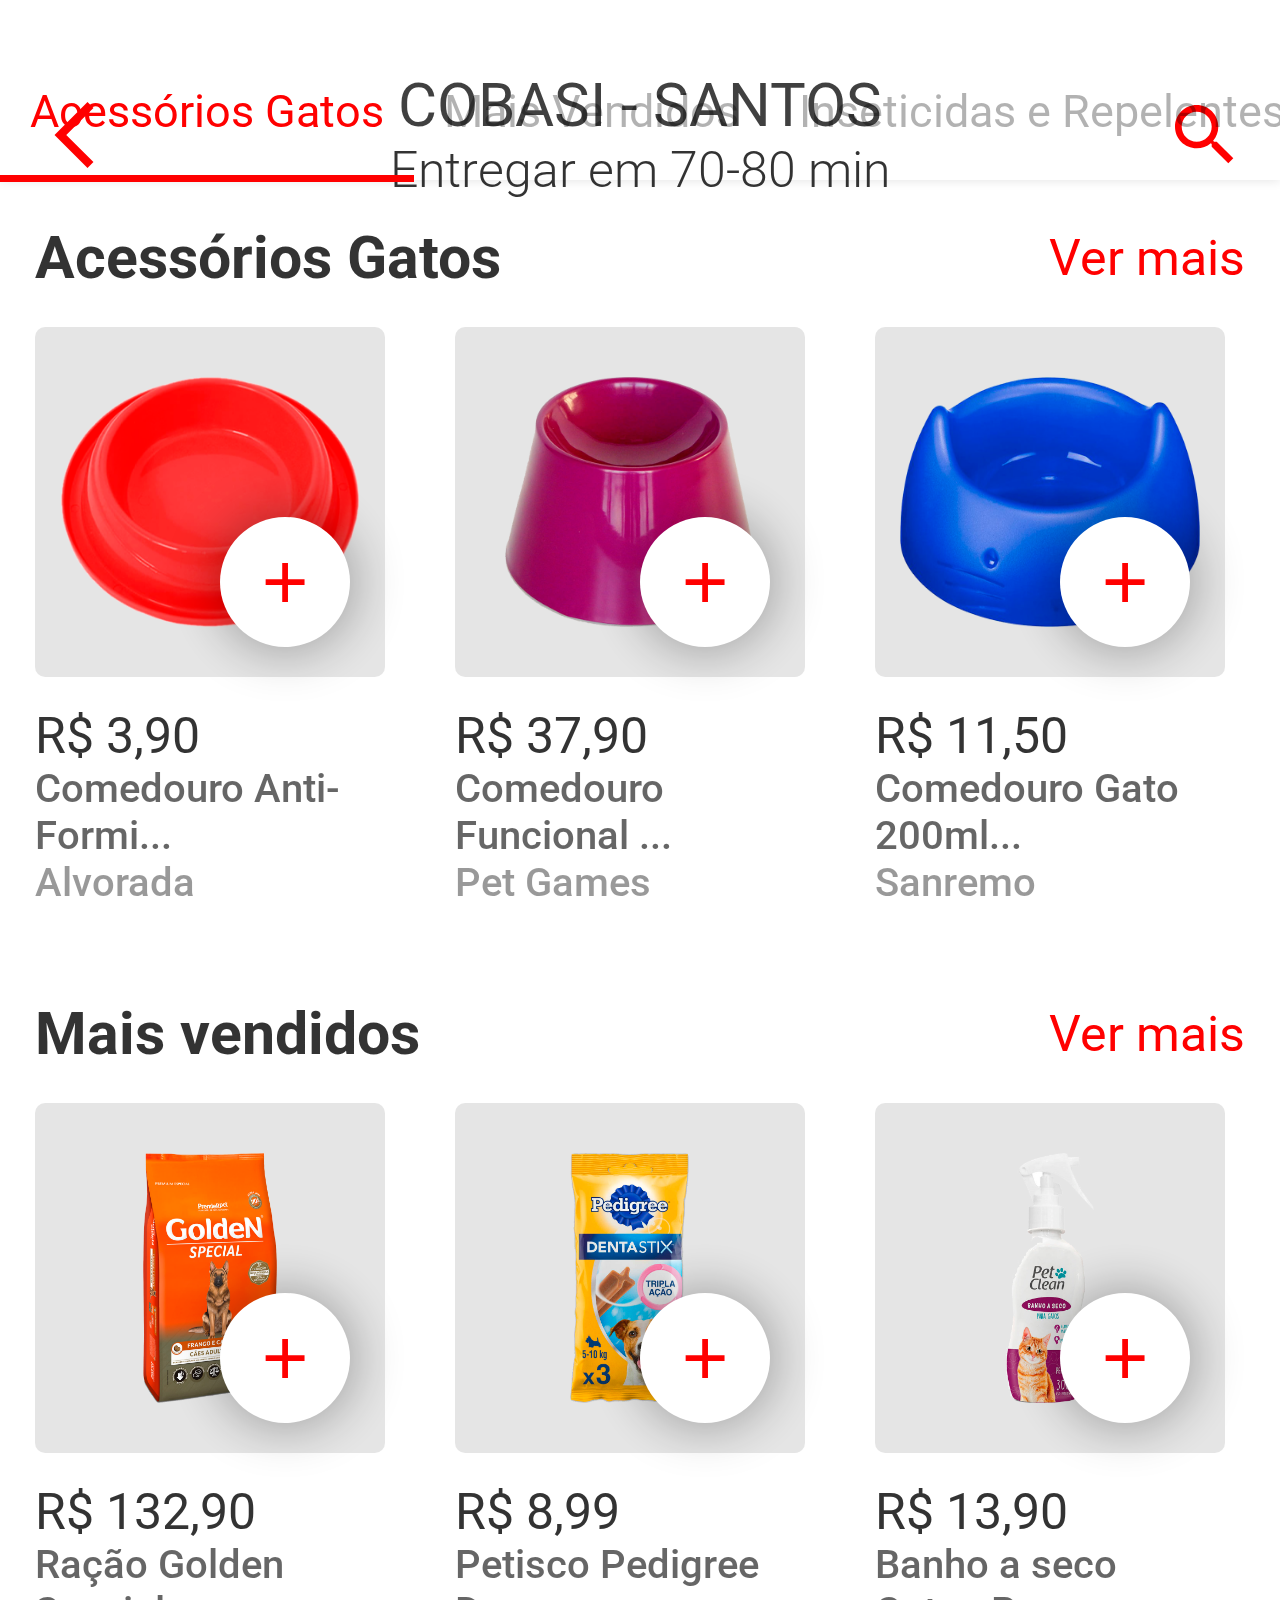
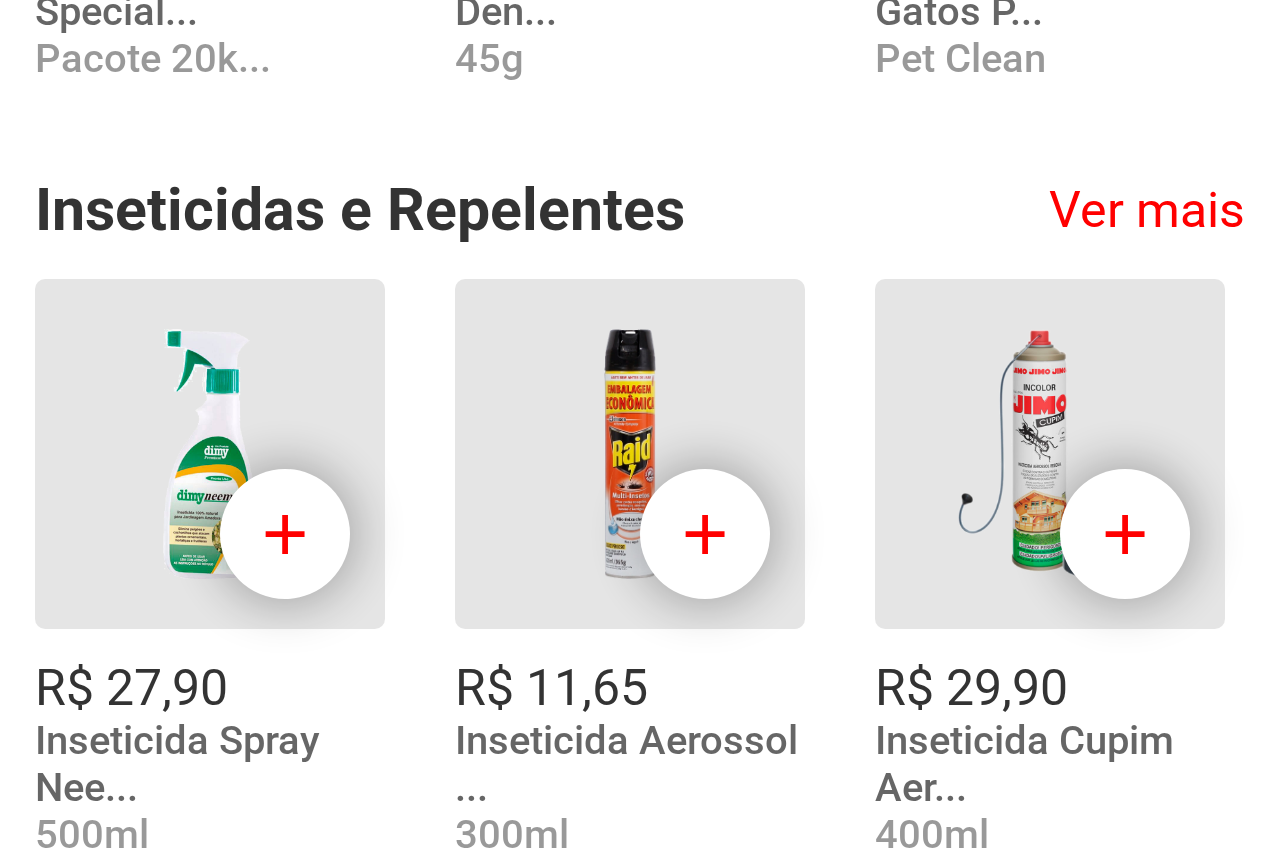
==== commit 03a1bad8: "Pequenos ajustes para melhor responsividade tela mais vendidos" ====
--- a/Desc-produto/index.html
+++ b/Desc-produto/index.html
@@ -28,16 +28,18 @@
           search
         </span>
       </div>
-      <div class="slide-bar">
-        <a href="#acessorios-gatos" class="active">
-          <p class="slide-bar-item">Acessórios Gatos</p>
-        </a>
-        <a href="#mais-vendidos">
-          <p class="slide-bar-item">Mais Vendidos</p>
-        </a>
-        <a href="#inseticidas-e-repelentes">
-          <p class="slide-bar-item">Inseticidas e Repelentes</p>
-        </a>
+      <div class="nav-footer">
+        <div class="slide-bar">
+          <a href="#acessorios-gatos" class="active">
+            <p class="slide-bar-item">Acessórios Gatos</p>
+          </a>
+          <a href="#mais-vendidos">
+            <p class="slide-bar-item">Mais Vendidos</p>
+          </a>
+          <a href="#inseticidas-e-repelentes">
+            <p class="slide-bar-item">Inseticidas e Repelentes</p>
+          </a>
+        </div>
       </div>
     </nav>
   </header>
--- a/Desc-produto/style.css
+++ b/Desc-produto/style.css
@@ -11,9 +11,9 @@
 
 header {
   width: 100%;
+  height: 20vh;
   position: fixed;
-  background-color: #fff;  
-  height: 20vh;
+  background-color: #fff;
 }
 
 header .seller-info {
@@ -35,15 +35,17 @@
 
 nav {
   width: 100%;
+  height: 20vh;
   box-shadow: 0 1px 10px rgba(0, 0, 0, 0.1);
+
+  position: relative;  
 }
 
 nav .nav-info {
   display: flex;
   align-items: center;
   justify-content: space-between;
-  margin-bottom: 90px;
-  padding: 70px 35px 35px 35px;
+  padding: 70px 35px 35px;
 }
 
 nav .nav-icon {
@@ -51,8 +53,11 @@
   color: red;
 }
 
-nav {
-  height: 100%;
+.nav-footer {
+  height: 95px;
+  width: 100%;
+  position: absolute;
+  bottom: 0;
 }
 
 nav .slide-bar {
@@ -62,7 +67,7 @@
 }
 
 nav .slide-bar .slide-bar-item {
-  height: 110px;
+  height: 90px;
   margin: 0 30px;
   font-size: 45px;
   color: rgba(0, 0, 0, 0.3);
@@ -101,7 +106,7 @@
 main .category::before {
   content: "";
   display: block;
-  height: 23vh;
+  height: 21vh;
   margin: -20vh 0 0;
 }
 
@@ -123,7 +128,6 @@
   justify-content: space-between;
   display: flex;
   overflow: scroll;
-  /* width: 100%; */
 }
 
 main .category .category-slider::-webkit-scrollbar {
@@ -146,7 +150,7 @@
   display: flex;
   justify-content: center;
   position: relative;
-  z-index: 0;
+  z-index: -1;
 }
 
 main .category .category-slider .category-img-container .add-to-cart {
@@ -187,4 +191,4 @@
   font-size: 40px;
   font-weight: 500;
   color: rgba(0, 0, 0, 0.4);
-}
+}